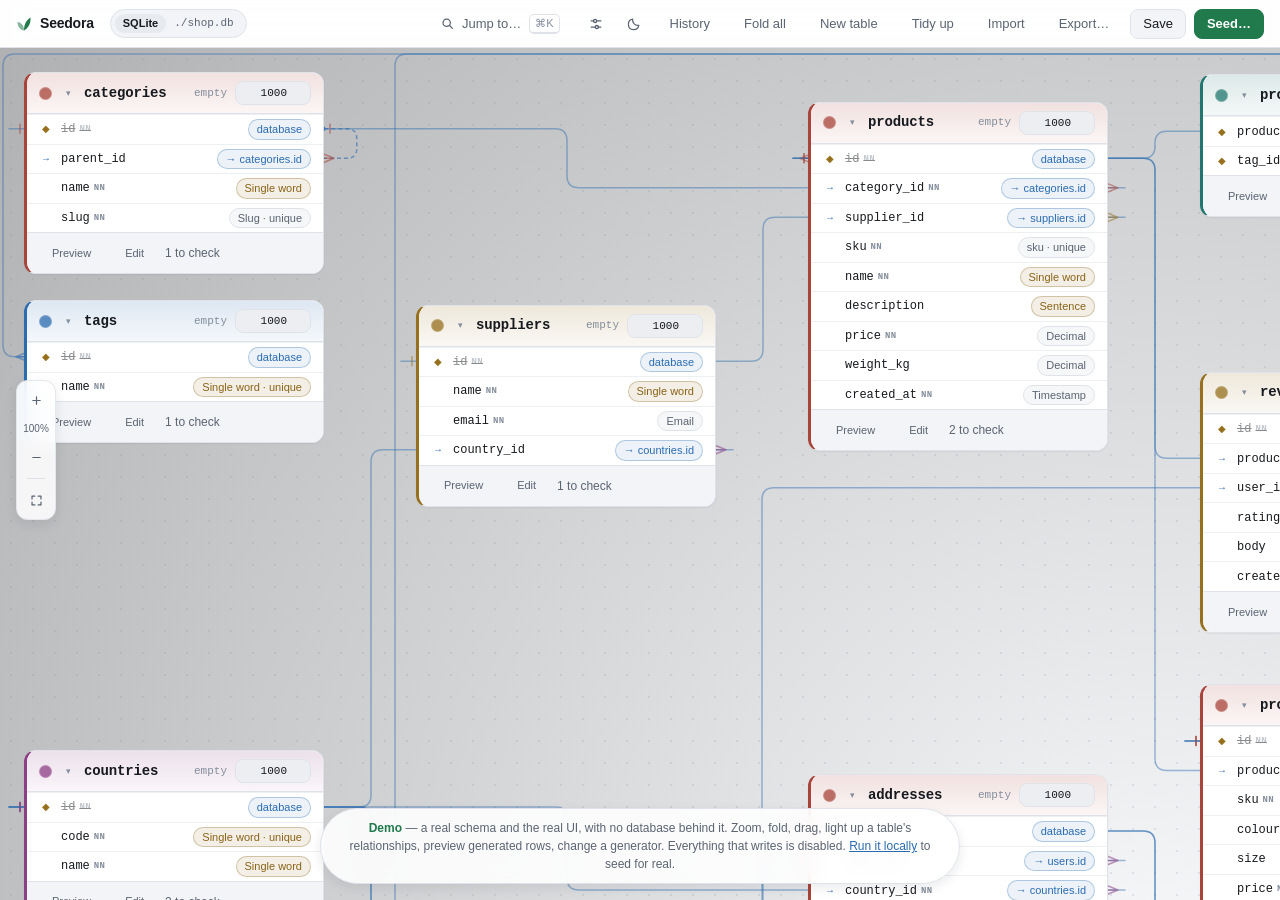
==== docs/index.html @ 04635846 "feat: MySQL/MariaDB driver, --migrations, v0.3.0" ====
<!doctype html>
<html lang="en">
<head>
<meta charset="utf-8">
<meta name="viewport" content="width=device-width, initial-scale=1">
<title>Seedora</title>
<link rel="stylesheet" href="app.css">
</head>
<body>

<header class="bar">
  <div class="brand">
    <svg width="16" height="16" viewBox="0 0 16 16" fill="none" aria-hidden="true">
      <path d="M8 14.5C8 9 5 6.5 1.5 6 1.5 11 4.5 14 8 14.5Z" fill="currentColor" opacity=".55"/>
      <path d="M8 14.5C8 8 10.5 4 14.5 1.5c.5 6-2.5 11-6.5 13Z" fill="currentColor"/>
    </svg>
    <span>Seedora</span>
  </div>

  <div class="target" id="target" hidden>
    <span class="engine" id="target-engine"></span>
    <span class="dsn" id="target-dsn"></span>
  </div>

  <div class="spacer"></div>

  <div class="actions">
    <button id="btn-palette" class="btn btn-quiet" title="Jump to a table or column">
      <svg width="13" height="13" viewBox="0 0 16 16" fill="none" aria-hidden="true">
        <circle cx="7" cy="7" r="4.5" stroke="currentColor" stroke-width="1.5"/>
        <path d="M10.5 10.5 14 14" stroke="currentColor" stroke-width="1.5" stroke-linecap="round"/>
      </svg>
      <span class="hide-narrow">Jump to…</span>
      <kbd class="hide-narrow">⌘K</kbd>
    </button>

    <button id="btn-settings" class="btn btn-icon" title="Settings" aria-label="Settings">
      <!-- Sliders, not a gear. A cog's teeth turn to mush at 14px, and these
           settings are adjustments to how the diagram looks rather than
           machinery. -->
      <svg width="14" height="14" viewBox="0 0 16 16" fill="none" aria-hidden="true">
        <path d="M2.5 4.5h3M8.5 4.5h5M2.5 11.5h5M10.5 11.5h3"
              stroke="currentColor" stroke-width="1.5" stroke-linecap="round"/>
        <circle cx="7" cy="4.5" r="1.8" stroke="currentColor" stroke-width="1.5"/>
        <circle cx="9" cy="11.5" r="1.8" stroke="currentColor" stroke-width="1.5"/>
      </svg>
    </button>

    <button id="btn-theme" class="btn btn-icon" title="Switch between light and dark" aria-label="Switch theme">
      <svg width="14" height="14" viewBox="0 0 16 16" fill="none" aria-hidden="true">
        <path d="M13.5 9.5A6 6 0 0 1 6.5 2.5a6 6 0 1 0 7 7Z"
              stroke="currentColor" stroke-width="1.4" stroke-linejoin="round"/>
      </svg>
    </button>

    <button id="btn-history" class="btn btn-quiet hide-narrow"
            title="How this schema got like this">History</button>
    <button id="btn-fold-all" class="btn btn-quiet hide-narrow"
            title="Fold every table down to its header (c)">Fold all</button>
    <button id="btn-new-table" class="btn btn-quiet hide-narrow"
            title="Sketch a new table to seed against">New table</button>
    <button id="btn-changes" class="btn btn-quiet" hidden
            title="Review the SQL these edits would run"></button>

    <button id="btn-reset-layout" class="btn btn-quiet hide-narrow"
            title="Lay the diagram out again from the foreign keys">Tidy up</button>
    <button id="btn-import" class="btn btn-quiet hide-narrow"
            title="Load a seedora.yaml into this session">Import</button>
    <button id="btn-export" class="btn btn-quiet hide-narrow"
            title="Download the mapping, the schema, or the diagram">Export…</button>
    <button id="btn-save" class="btn" title="Write the mapping to disk">Save</button>
    <button id="btn-seed" class="btn btn-primary" title="Choose row counts, then seed">Seed…</button>
  </div>
</header>

<!-- The seed dialog owns these; they live here only so the run path has one
     place to read from. Two visible controls for one setting is one too many. -->
<input id="run-seed" type="hidden">
<input id="run-truncate" type="checkbox" hidden>

<div id="problems" class="problems" hidden></div>

<main id="main">
  <section id="connect" class="connect" hidden>
    <div class="panel">
      <h1>Connect a database</h1>
      <p class="lede">Seedora reads the schema and proposes a generator for every column. Nothing is written until you press Seed.</p>

      <div id="recent" class="recent" hidden>
        <div class="eyebrow">Recent</div>
        <ul id="recent-list" class="recent-list"></ul>
      </div>

      <div class="stack">
        <div class="field">
          <label class="field-label" for="dsn">Connection string</label>
          <input id="dsn" type="text" spellcheck="false" autocomplete="off"
                 placeholder="postgres://user:pass@localhost:5432/myapp_dev">
          <p class="field-hint">A plain path works too, for SQLite — <code>./dev.db</code></p>
        </div>

        <label class="check">
          <input id="remember" type="checkbox" checked>
          <span>Remember this connection</span>
        </label>
        <label class="check">
          <input id="keep-password" type="checkbox">
          <span>Store the password as well</span>
        </label>

        <p class="field-hint">
          Remembered connections live in your user config directory, readable only by you —
          never in <code>seedora.yaml</code>, which is the file you commit. Leave the password
          unstored and Seedora asks for it each time.
        </p>

        <button id="btn-connect" class="btn btn-primary btn-wide">Connect</button>
        <div id="connect-error" class="alert danger" hidden></div>
      </div>
    </div>
  </section>

  <section id="board" class="board" hidden>
    <!-- The zoom rail is docked to the canvas rather than sitting in the top
         bar: it belongs to the thing it scales, and at twenty tables it is
         reached often enough to want to be near the diagram. -->
    <div class="zoom-rail" role="toolbar" aria-label="Zoom">
      <button id="btn-zoom-in" class="btn btn-icon" title="Zoom in (+)" aria-label="Zoom in">
        <svg width="13" height="13" viewBox="0 0 16 16" fill="none" aria-hidden="true">
          <path d="M8 3.5v9M3.5 8h9" stroke="currentColor" stroke-width="1.5" stroke-linecap="round"/>
        </svg>
      </button>
      <button id="zoom-level" class="zoom-level" title="Back to 100% (0)"
              aria-label="Zoom level, click for 100%">100%</button>
      <button id="btn-zoom-out" class="btn btn-icon" title="Zoom out (-)" aria-label="Zoom out">
        <svg width="13" height="13" viewBox="0 0 16 16" fill="none" aria-hidden="true">
          <path d="M3.5 8h9" stroke="currentColor" stroke-width="1.5" stroke-linecap="round"/>
        </svg>
      </button>

      <div class="zoom-rule"></div>

      <button id="btn-zoom-fit" class="btn btn-icon" title="Fit the whole diagram (f)"
              aria-label="Fit the whole diagram">
        <svg width="13" height="13" viewBox="0 0 16 16" fill="none" aria-hidden="true">
          <path d="M2.5 6V2.5H6M10 2.5h3.5V6M13.5 10v3.5H10M6 13.5H2.5V10"
                stroke="currentColor" stroke-width="1.5" stroke-linecap="round" stroke-linejoin="round"/>
        </svg>
      </button>
    </div>

    <div id="diagram" class="diagram">
      <svg id="edges" class="edges"></svg>
      <div id="tables" class="tables"></div>
    </div>
  </section>
</main>

<aside id="inspector" class="inspector" hidden aria-label="Column settings">
  <div class="inspector-head">
    <div style="min-width:0; flex:1">
      <div class="eyebrow" id="insp-table"></div>
      <h2 id="insp-column"></h2>
      <div class="inspector-type" id="insp-tags"></div>
    </div>
    <button id="insp-close" class="btn btn-icon" aria-label="Close">
      <svg width="13" height="13" viewBox="0 0 16 16" fill="none" aria-hidden="true">
        <path d="m4 4 8 8M12 4l-8 8" stroke="currentColor" stroke-width="1.5" stroke-linecap="round"/>
      </svg>
    </button>
  </div>

  <div class="inspector-body">
    <div class="note" id="insp-why" hidden></div>

    <div class="picker">
      <div class="field-label">Generator</div>
      <div class="picker-search">
        <svg width="13" height="13" viewBox="0 0 16 16" fill="none" aria-hidden="true">
          <circle cx="7" cy="7" r="4.5" stroke="currentColor" stroke-width="1.5"/>
          <path d="M10.5 10.5 14 14" stroke="currentColor" stroke-width="1.5" stroke-linecap="round"/>
        </svg>
        <input id="gen-filter" type="search" placeholder="Search generators…" autocomplete="off">
      </div>
      <div id="gen-list" class="picker-list" role="listbox" aria-label="Generator" tabindex="-1"></div>
    </div>

    <div id="opts" class="opts"></div>

    <div class="switches">
      <label class="check">
        <input id="opt-unique" type="checkbox">
        <span>Unique across the table</span>
      </label>

      <div class="field" id="null-field">
        <span class="field-label">Null rate</span>
        <div class="slider-row">
          <input id="opt-null" type="range" min="0" max="100" step="1">
          <span class="slider-value" id="null-value">0%</span>
        </div>
      </div>

      <label class="check">
        <input id="opt-skip" type="checkbox">
        <span>Skip — let the database fill it</span>
      </label>
    </div>
  </div>
</aside>

<section id="preview" class="preview" hidden aria-label="Preview">
  <div class="preview-head">
    <h2>Preview <span class="mono muted" id="preview-title"></span></h2>
    <div class="spacer"></div>
    <span class="field-hint" id="preview-note"></span>
    <button id="preview-refresh" class="btn btn-quiet">Regenerate</button>
    <button id="preview-close" class="btn btn-icon" aria-label="Close">
      <svg width="13" height="13" viewBox="0 0 16 16" fill="none" aria-hidden="true">
        <path d="m4 4 8 8M12 4l-8 8" stroke="currentColor" stroke-width="1.5" stroke-linecap="round"/>
      </svg>
    </button>
  </div>
  <div class="preview-scroll"><table id="preview-table" class="data-table"></table></div>
</section>

<dialog id="seed-dialog" aria-label="Seed">
  <form method="dialog" class="dialog-form">
    <div class="dialog-head">
      <h2>Seed</h2>
      <button class="btn btn-icon" value="cancel" aria-label="Close">
        <svg width="13" height="13" viewBox="0 0 16 16" fill="none" aria-hidden="true">
          <path d="m4 4 8 8M12 4l-8 8" stroke="currentColor" stroke-width="1.5" stroke-linecap="round"/>
        </svg>
      </button>
    </div>

    <p class="dialog-note" id="seed-intro"></p>

    <div class="seed-scroll">
      <table class="seed-table">
        <thead>
          <tr>
            <th class="tick"><input id="seed-all" type="checkbox" checked aria-label="Include every table"></th>
            <th>Table</th>
            <th class="num">Already there</th>
            <th class="num">Rows to add</th>
          </tr>
        </thead>
        <tbody id="seed-rows"></tbody>
      </table>
    </div>

    <div class="seed-controls">
      <label class="inline-field">
        <span>Set every table to</span>
        <input id="seed-bulk" type="number" min="0" placeholder="1000">
      </label>
      <button type="button" id="seed-bulk-apply" class="btn">Apply</button>
      <div class="spacer"></div>
      <strong class="seed-total" id="seed-total"></strong>
    </div>

    <div id="seed-warning" class="alert" hidden></div>

    <div class="switches">
      <label class="check">
        <input id="seed-truncate" type="checkbox">
        <span id="seed-truncate-label">Truncate the selected tables first</span>
      </label>
      <label class="inline-field">
        <span>Seed value</span>
        <input id="seed-value" type="number" min="0" placeholder="random" style="width:120px">
        <span class="field-hint">Fix it to reproduce this run exactly.</span>
      </label>
    </div>

    <div class="dialog-foot">
      <button value="cancel" class="btn btn-quiet">Cancel</button>
      <button type="button" id="seed-dry" class="btn">Dry run</button>
      <button type="button" id="seed-go" class="btn btn-primary">Seed</button>
    </div>
  </form>
</dialog>

<dialog id="import-dialog" aria-label="Import a mapping">
  <form method="dialog" class="dialog-form">
    <div class="dialog-head">
      <h2>Import</h2>
      <button class="btn btn-icon" value="cancel" aria-label="Close">
        <svg width="13" height="13" viewBox="0 0 16 16" fill="none" aria-hidden="true">
          <path d="m4 4 8 8M12 4l-8 8" stroke="currentColor" stroke-width="1.5" stroke-linecap="round"/>
        </svg>
      </button>
    </div>

    <p class="dialog-note">
      A <code>seedora.yaml</code> is merged against the schema you are connected to: choices for
      columns that still exist are kept, new columns get a proposal, and columns the database no
      longer has are dropped. A <code>.sql</code> file is read as a schema instead — its tables
      become drafts, and you see the SQL before anything is created.
    </p>

    <div id="drop" class="drop">
      <span>Drop a <code>seedora.yaml</code> or a <code>.sql</code> schema here</span>
      <input id="import-file" type="file" accept=".yaml,.yml,.sql,text/yaml,application/sql" hidden>
      <button type="button" id="btn-browse" class="btn">Choose a file…</button>
    </div>

    <textarea id="import-text" spellcheck="false" rows="10"
              placeholder="version: 1&#10;tables:&#10;  users:&#10;    rows: 10000&#10;    columns:&#10;      email: {generator: email, unique: true}"></textarea>

    <label class="check">
      <input id="import-replace" type="checkbox">
      <span>Replace instead of merging — use the file exactly as written</span>
    </label>

    <div id="import-error" class="alert danger" hidden></div>

    <div class="dialog-foot">
      <button value="cancel" class="btn btn-quiet">Cancel</button>
      <button type="button" id="btn-do-import" class="btn btn-primary">Import</button>
    </div>
  </form>
</dialog>

<!-- Schema changes are shown as SQL before they run. The tool edits a database
     someone is working in, and "trust me" is not an acceptable preview. -->
<dialog id="schema-dialog" aria-label="Apply schema changes">
  <form method="dialog" class="dialog-form">
    <div class="dialog-head">
      <h2>Apply schema changes</h2>
      <button class="btn btn-icon" value="cancel" aria-label="Close">
        <svg width="13" height="13" viewBox="0 0 16 16" fill="none" aria-hidden="true">
          <path d="m4 4 8 8M12 4l-8 8" stroke="currentColor" stroke-width="1.5" stroke-linecap="round"/>
        </svg>
      </button>
    </div>

    <p class="dialog-note" id="schema-note"></p>
    <div id="schema-error" class="alert danger" hidden></div>
    <pre id="schema-sql" class="sql"></pre>

    <div class="dialog-foot">
      <button value="cancel" class="btn btn-quiet">Cancel</button>
      <button type="button" id="schema-apply" class="btn btn-primary">Apply</button>
    </div>
  </form>
</dialog>

<!-- A database keeps no record of the DDL that shaped it. What this shows is
     whatever a migration tool wrote into its own bookkeeping table, plus the
     changes Seedora applied itself — which no migration tool knows about. -->
<dialog id="history-dialog" aria-label="Schema history">
  <form method="dialog" class="dialog-form">
    <div class="dialog-head">
      <h2>Schema history</h2>
      <button class="btn btn-icon" value="cancel" aria-label="Close">
        <svg width="13" height="13" viewBox="0 0 16 16" fill="none" aria-hidden="true">
          <path d="m4 4 8 8M12 4l-8 8" stroke="currentColor" stroke-width="1.5" stroke-linecap="round"/>
        </svg>
      </button>
    </div>

    <p class="dialog-note" id="history-note"></p>
    <div id="history-error" class="alert danger" hidden></div>
    <div id="history-list" class="history"></div>

    <div class="dialog-foot">
      <button value="cancel" class="btn btn-primary">Done</button>
    </div>
  </form>
</dialog>

<dialog id="settings-dialog" aria-label="Settings">
  <form method="dialog" class="dialog-form">
    <div class="dialog-head">
      <h2>Settings</h2>
      <button class="btn btn-icon" value="cancel" aria-label="Close">
        <svg width="13" height="13" viewBox="0 0 16 16" fill="none" aria-hidden="true">
          <path d="m4 4 8 8M12 4l-8 8" stroke="currentColor" stroke-width="1.5" stroke-linecap="round"/>
        </svg>
      </button>
    </div>

    <p class="dialog-note">
      These are display choices. They live in this browser and change nothing about
      what a run writes.
    </p>

    <div class="field">
      <span class="field-label">Relationship notation</span>
      <div id="notation-choice" class="choice" role="radiogroup" aria-label="Relationship notation"></div>
      <p class="field-hint" id="notation-hint"></p>
    </div>

    <div class="field">
      <span class="field-label">Data flow animation</span>
      <div id="flow-choice" class="choice" role="radiogroup" aria-label="Data flow animation"></div>
      <p class="field-hint" id="flow-hint"></p>
    </div>

    <div class="dialog-foot">
      <button value="cancel" class="btn btn-primary">Done</button>
    </div>
  </form>
</dialog>

<dialog id="palette-dialog" aria-label="Jump to">
  <div class="palette-search">
    <svg width="15" height="15" viewBox="0 0 16 16" fill="none" aria-hidden="true">
      <circle cx="7" cy="7" r="4.5" stroke="currentColor" stroke-width="1.5"/>
      <path d="M10.5 10.5 14 14" stroke="currentColor" stroke-width="1.5" stroke-linecap="round"/>
    </svg>
    <input id="palette-input" type="text" placeholder="Jump to a table or column…" autocomplete="off" spellcheck="false">
  </div>
  <div id="palette-list" class="palette-list" role="listbox" aria-label="Results"></div>
  <div class="palette-foot">
    <span><kbd>↑</kbd><kbd>↓</kbd> navigate</span>
    <span><kbd>↵</kbd> open</span>
    <span><kbd>esc</kbd> close</span>
  </div>
</dialog>

<!-- One dialog stands in for confirm() and prompt(). Those block the event loop,
     cannot be styled, and are throttled or suppressed by some browsers — which
     would silently turn a destructive confirmation into no confirmation. -->
<dialog id="ask-dialog" aria-labelledby="ask-title">
  <form method="dialog" class="dialog-form">
    <div class="dialog-head">
      <h2 id="ask-title"></h2>
    </div>
    <p class="dialog-note" id="ask-body"></p>
    <div id="ask-alert" class="alert danger" hidden></div>
    <div class="field" id="ask-field" hidden>
      <label class="field-label" for="ask-input" id="ask-label"></label>
      <input id="ask-input" type="password" autocomplete="current-password">
    </div>
    <div class="dialog-foot">
      <button value="cancel" class="btn btn-quiet" id="ask-cancel">Cancel</button>
      <button type="button" class="btn btn-primary" id="ask-ok">Continue</button>
    </div>
  </form>
</dialog>

<!-- The application's own context menu. The browser's has nothing useful to
     offer over a canvas of cards, and the actions people reach for here —
     preview, fold, drop — are all a right-click away in every tool that draws
     diagrams. -->
<div id="ctx-menu" class="ctx-menu" hidden role="menu" aria-label="Actions"></div>

<div id="hue-menu" class="hue-menu" popover="auto">
  <div id="hue-grid" class="hue-grid" role="radiogroup" aria-label="Table colour"></div>
</div>

<div id="toast" class="toast" hidden><span class="dot"></span><span id="toast-text"></span></div>
<div id="busy" class="busy" hidden><div class="spinner"></div><span id="busy-text"></span></div>

<script src="demo.js"></script>
<script src="app.js"></script>
</body>
</html>
---- docs/app.css ----
/* Seedora — mapping editor.

   The page is a schema diagram. One card per table, one row per column, and the
   generator that will fill it shown inline. Everything else is chrome and gets
   out of the way.

   Three rules hold the design together:

   1. Identifiers are monospace, prose is not. A column name is a thing you type
      into code; it should look like it.
   2. Colour carries one meaning each. Amber means "a guess, check me". Blue
      means structure the database imposed. Green means the thing that writes.
      Nothing is coloured for decoration.
   3. Density over comfort. This is a tool kept open beside an editor, not a
      landing page. Rows are tight, but never tighter than the hit target they
      need. */

/* ==========================================================================
   Tokens
   ========================================================================== */

:root {
  /* Spacing — a 4px scale. Every gap, pad, and margin comes from here, which is
     what makes unrelated parts of the page feel like one thing. */
  --s1: 0.25rem;
  --s2: 0.5rem;
  --s3: 0.75rem;
  --s4: 1rem;
  --s5: 1.5rem;
  --s6: 2rem;

  /* Type — 13px base. A developer tool is scanned for names at a glance, so
     density earns more than comfort does. */
  --text-xs: 0.6875rem;
  --text-sm: 0.75rem;
  --text-base: 0.8125rem;
  --text-md: 0.875rem;
  --text-lg: 1.0625rem;
  --text-xl: 1.375rem;

  --font-ui: ui-sans-serif, -apple-system, BlinkMacSystemFont, "Segoe UI",
    Roboto, "Helvetica Neue", sans-serif;
  --font-mono: ui-monospace, SFMono-Regular, "SF Mono", Menlo, Consolas,
    "Liberation Mono", monospace;

  --radius-sm: 5px;
  --radius: 8px;
  --radius-lg: 12px;
  --radius-full: 999px;

  /* Motion — fast enough to read as a response, not an animation. Past about
     200ms on a tool it reads as lag. */
  --ease: cubic-bezier(0.2, 0, 0, 1);
  /* Two more curves for the motion that carries weight. --ease-out settles
     rather than stopping, which is what makes a panel feel attached to
     something; --ease-spring overshoots by a hair, which is what makes a
     control feel pressed rather than repainted. */
  --ease-out: cubic-bezier(0.16, 1, 0.3, 1);
  --ease-spring: cubic-bezier(0.34, 1.4, 0.64, 1);
  /* Motion is timed the way things move: short for a state change nobody is
     watching, long enough to be followed for anything that travels across the
     screen. The old values were correct and lifeless — 90ms reads as a repaint,
     not as a movement. */
  --fast: 140ms;
  --normal: 240ms;
  --slow: 480ms;
  --travel: 620ms;
}

/* Dark is the default: this sits next to an editor, and most of those are dark.
   Light is fully supported, not an afterthought. */
:root,
:root[data-theme="dark"] {
  color-scheme: dark;

  --bg: #0d0f12;
  --bg-sunken: #090a0c;
  --surface: #15181d;
  --surface-2: #1c2027;
  --surface-3: #242931;

  --border: #262b33;
  --border-strong: #333a45;

  --fg: #e8eaee;
  --fg-muted: #9aa3b0;
  --fg-subtle: #6b7480;

  --accent: #3fa06a;
  --accent-hover: #4bb87a;
  --accent-fg: #ffffff;
  --accent-soft: rgba(63, 160, 106, 0.14);
  --accent-line: rgba(63, 160, 106, 0.4);

  --warn: #d1a038;
  --warn-soft: rgba(209, 160, 56, 0.13);
  --warn-line: rgba(209, 160, 56, 0.42);

  --danger: #d2564c;
  --danger-soft: rgba(210, 86, 76, 0.13);
  --danger-line: rgba(210, 86, 76, 0.42);

  --key: #d3a34a;
  --link: #5b9bd8;
  --link-soft: rgba(91, 155, 216, 0.13);
  --link-line: rgba(91, 155, 216, 0.42);

  --shadow-1: 0 1px 2px rgba(0, 0, 0, 0.4);
  --shadow-2: 0 4px 12px rgba(0, 0, 0, 0.45);
  --shadow-3: 0 16px 48px rgba(0, 0, 0, 0.6);

  --scrim: rgba(6, 8, 10, 0.72);

  /* Table hues. Eight, because past that they stop being tellable apart at the
     size a card header is drawn. Each is a line colour and a wash; the wash is
     what tints the header without swallowing the text. */
  --h0: #5b9bd8; --h0-soft: rgba(91, 155, 216, 0.16);
  --h1: #3fa06a; --h1-soft: rgba(63, 160, 106, 0.16);
  --h2: #c8863c; --h2-soft: rgba(200, 134, 60, 0.16);
  --h3: #b96ab0; --h3-soft: rgba(185, 106, 176, 0.16);
  --h4: #4fa8a0; --h4-soft: rgba(79, 168, 160, 0.16);
  --h5: #cf6a5e; --h5-soft: rgba(207, 106, 94, 0.16);
  --h6: #8b8fd6; --h6-soft: rgba(139, 143, 214, 0.16);
  --h7: #9aa62f; --h7-soft: rgba(154, 166, 47, 0.16);
}

:root[data-theme="light"] {
  color-scheme: light;

  --bg: #f6f7f9;
  --bg-sunken: #eceef2;
  --surface: #ffffff;
  --surface-2: #f2f4f7;
  --surface-3: #e7eaef;

  --border: #dfe3e9;
  --border-strong: #c3cad4;

  --fg: #16191e;
  --fg-muted: #5b6472;
  --fg-subtle: #838d9b;

  --accent: #217a4b;
  --accent-hover: #1b6740;
  --accent-fg: #ffffff;
  --accent-soft: rgba(33, 122, 75, 0.1);
  --accent-line: rgba(33, 122, 75, 0.32);

  --warn: #8a6316;
  --warn-soft: rgba(138, 99, 22, 0.1);
  --warn-line: rgba(138, 99, 22, 0.32);

  --danger: #b23a30;
  --danger-soft: rgba(178, 58, 48, 0.09);
  --danger-line: rgba(178, 58, 48, 0.32);

  --key: #96701d;
  --link: #2b6cb0;
  --link-soft: rgba(43, 108, 176, 0.09);
  --link-line: rgba(43, 108, 176, 0.32);

  --shadow-1: 0 1px 2px rgba(16, 24, 40, 0.06);
  --shadow-2: 0 4px 12px rgba(16, 24, 40, 0.09);
  --shadow-3: 0 16px 48px rgba(16, 24, 40, 0.16);

  --scrim: rgba(30, 36, 44, 0.4);

  --h0: #2b6cb0; --h0-soft: rgba(43, 108, 176, 0.11);
  --h1: #217a4b; --h1-soft: rgba(33, 122, 75, 0.11);
  --h2: #96701d; --h2-soft: rgba(150, 112, 29, 0.12);
  --h3: #8c3f85; --h3-soft: rgba(140, 63, 133, 0.11);
  --h4: #21776f; --h4-soft: rgba(33, 119, 111, 0.11);
  --h5: #a8443a; --h5-soft: rgba(168, 68, 58, 0.1);
  --h6: #5a5fae; --h6-soft: rgba(90, 95, 174, 0.11);
  --h7: #6b7413; --h7-soft: rgba(107, 116, 19, 0.12);
}

/* The system preference, for anyone who has not used the toggle. */
@media (prefers-color-scheme: light) {
  :root:not([data-theme]) {
    color-scheme: light;
    --bg: #f6f7f9;
    --bg-sunken: #eceef2;
    --surface: #ffffff;
    --surface-2: #f2f4f7;
    --surface-3: #e7eaef;
    --border: #dfe3e9;
    --border-strong: #c3cad4;
    --fg: #16191e;
    --fg-muted: #5b6472;
    --fg-subtle: #838d9b;
    --accent: #217a4b;
    --accent-hover: #1b6740;
    --accent-soft: rgba(33, 122, 75, 0.1);
    --accent-line: rgba(33, 122, 75, 0.32);
    --warn: #8a6316;
    --warn-soft: rgba(138, 99, 22, 0.1);
    --warn-line: rgba(138, 99, 22, 0.32);
    --danger: #b23a30;
    --danger-soft: rgba(178, 58, 48, 0.09);
    --danger-line: rgba(178, 58, 48, 0.32);
    --key: #96701d;
    --link: #2b6cb0;
    --link-soft: rgba(43, 108, 176, 0.09);
    --link-line: rgba(43, 108, 176, 0.32);
    --shadow-1: 0 1px 2px rgba(16, 24, 40, 0.06);
    --shadow-2: 0 4px 12px rgba(16, 24, 40, 0.09);
    --shadow-3: 0 16px 48px rgba(16, 24, 40, 0.16);
    --scrim: rgba(30, 36, 44, 0.4);
    --h0: #2b6cb0; --h0-soft: rgba(43, 108, 176, 0.11);
    --h1: #217a4b; --h1-soft: rgba(33, 122, 75, 0.11);
    --h2: #96701d; --h2-soft: rgba(150, 112, 29, 0.12);
    --h3: #8c3f85; --h3-soft: rgba(140, 63, 133, 0.11);
    --h4: #21776f; --h4-soft: rgba(33, 119, 111, 0.11);
    --h5: #a8443a; --h5-soft: rgba(168, 68, 58, 0.1);
    --h6: #5a5fae; --h6-soft: rgba(90, 95, 174, 0.11);
    --h7: #6b7413; --h7-soft: rgba(107, 116, 19, 0.12);
  }
}

/* ==========================================================================
   Base
   ========================================================================== */

*,
*::before,
*::after { box-sizing: border-box; }

/* `hidden` works by setting `display: none` in the user-agent stylesheet, which
   any class selector setting `display` overrides — and most panels here set one.
   Without this the connect screen, inspector, and overlays stack on top of each
   other whatever the JavaScript says. */
[hidden] { display: none !important; }

html { height: 100%; -webkit-text-size-adjust: 100%; }

body {
  margin: 0;
  min-height: 100%;
  background: var(--bg);
  color: var(--fg);
  font-family: var(--font-ui);
  font-size: var(--text-base);
  line-height: 1.5;
  -webkit-font-smoothing: antialiased;
}

button, input, select, textarea { font: inherit; color: inherit; }

h1, h2, h3 { margin: 0; font-weight: 600; letter-spacing: -0.011em; }

code {
  font-family: var(--font-mono);
  font-size: 0.92em;
  background: var(--surface-2);
  border: 1px solid var(--border);
  padding: 0.1em 0.35em;
  border-radius: var(--radius-sm);
}

.spacer { flex: 1; }
.mono { font-family: var(--font-mono); }
.muted { color: var(--fg-muted); }

/* One focus treatment everywhere. Keyboard users get a ring, pointer users do
   not — which is exactly what :focus-visible is for. */
:focus { outline: none; }
:focus-visible {
  outline: 2px solid var(--accent);
  outline-offset: 2px;
  border-radius: var(--radius-sm);
}

* { scrollbar-width: thin; scrollbar-color: var(--border-strong) transparent; }
*::-webkit-scrollbar { width: 10px; height: 10px; }
*::-webkit-scrollbar-track { background: transparent; }
*::-webkit-scrollbar-thumb {
  background: var(--border-strong);
  border: 3px solid transparent;
  background-clip: content-box;
  border-radius: var(--radius-full);
}

/* Someone who has asked the system for less motion gets none of ours. */
@media (prefers-reduced-motion: reduce) {
  *, *::before, *::after {
    animation-duration: 0.01ms !important;
    animation-iteration-count: 1 !important;
    transition-duration: 0.01ms !important;
  }
}

/* ==========================================================================
   Buttons
   ========================================================================== */

.btn {
  display: inline-flex;
  align-items: center;
  justify-content: center;
  gap: var(--s2);
  height: 30px;
  padding: 0 var(--s3);
  border: 1px solid var(--border);
  border-radius: var(--radius);
  background: var(--surface-2);
  color: var(--fg);
  font-size: var(--text-base);
  font-weight: 500;
  white-space: nowrap;
  cursor: pointer;
  transition: background var(--fast) var(--ease),
    border-color var(--fast) var(--ease), transform var(--fast) var(--ease);
}
.btn:hover { background: var(--surface-3); border-color: var(--border-strong); }
.btn:active { transform: translateY(0.5px); }
.btn:disabled {
  opacity: 0.45;
  cursor: not-allowed;
  transform: none;
  background: var(--surface-2);
  border-color: var(--border);
}

.btn-primary {
  background: var(--accent);
  border-color: var(--accent);
  color: var(--accent-fg);
  font-weight: 600;
}
.btn-primary:hover { background: var(--accent-hover); border-color: var(--accent-hover); }
.btn-primary:disabled { background: var(--accent); border-color: var(--accent); }

.btn-quiet { background: transparent; border-color: transparent; color: var(--fg-muted); }
.btn-quiet:hover { background: var(--surface-2); border-color: var(--border); color: var(--fg); }

.btn-icon {
  width: 30px;
  padding: 0;
  background: transparent;
  border-color: transparent;
  color: var(--fg-muted);
}
.btn-icon:hover { background: var(--surface-2); border-color: var(--border); color: var(--fg); }

.btn-wide { width: 100%; height: 34px; }

kbd {
  font-family: var(--font-ui);
  font-size: var(--text-xs);
  line-height: 1;
  padding: 3px 5px;
  border: 1px solid var(--border);
  border-bottom-width: 2px;
  border-radius: var(--radius-sm);
  background: var(--surface);
  color: var(--fg-subtle);
  white-space: nowrap;
}

/* ==========================================================================
   Form controls
   ========================================================================== */

input[type="text"],
input[type="number"],
input[type="search"],
input[type="password"],
textarea {
  width: 100%;
  height: 30px;
  padding: 0 var(--s3);
  border: 1px solid var(--border);
  border-radius: var(--radius);
  background: var(--bg-sunken);
  color: var(--fg);
  font-size: var(--text-base);
  transition: border-color var(--fast) var(--ease), box-shadow var(--fast) var(--ease);
}
textarea {
  height: auto;
  padding: var(--s3);
  font-family: var(--font-mono);
  font-size: var(--text-sm);
  line-height: 1.6;
  resize: vertical;
}
input:hover:not(:disabled), textarea:hover { border-color: var(--border-strong); }
input:focus, textarea:focus {
  outline: none;
  border-color: var(--accent);
  box-shadow: 0 0 0 3px var(--accent-soft);
}
input::placeholder, textarea::placeholder { color: var(--fg-subtle); }
input[type="number"] { font-family: var(--font-mono); text-align: right; }

/* The native checkbox, tinted. Rebuilding it would cost keyboard behaviour and
   gain nothing but a shape. */
input[type="checkbox"] {
  width: 15px;
  height: 15px;
  accent-color: var(--accent);
  cursor: pointer;
  flex: none;
}
input[type="range"] {
  accent-color: var(--accent);
  height: auto;
  padding: 0;
  background: none;
  border: 0;
}

.field { display: grid; gap: var(--s2); }
.field-label {
  font-size: var(--text-xs);
  font-weight: 600;
  letter-spacing: 0.04em;
  text-transform: uppercase;
  color: var(--fg-subtle);
}
.field-hint { font-size: var(--text-sm); color: var(--fg-muted); }
.field-row { display: grid; grid-template-columns: 1fr 1fr; gap: var(--s3); }

.check {
  display: flex;
  align-items: center;
  gap: var(--s2);
  font-size: var(--text-base);
  cursor: pointer;
}
.check input:disabled { cursor: not-allowed; }
.check input:disabled + span { opacity: 0.45; }

/* ==========================================================================
   App shell
   ========================================================================== */

.bar {
  position: sticky;
  top: 0;
  z-index: 30;
  display: flex;
  align-items: center;
  gap: var(--s4);
  height: 48px;
  padding: 0 var(--s4);
  background: color-mix(in srgb, var(--surface) 88%, transparent);
  backdrop-filter: saturate(1.6) blur(12px);
  border-bottom: 1px solid var(--border);
}

.brand {
  display: flex;
  align-items: center;
  gap: var(--s2);
  font-size: var(--text-md);
  font-weight: 650;
  letter-spacing: -0.015em;
  flex: none;
}
.brand svg { display: block; color: var(--accent); }

.target {
  display: flex;
  align-items: center;
  gap: var(--s2);
  min-width: 0;
  padding: var(--s1) var(--s3) var(--s1) var(--s1);
  border: 1px solid var(--border);
  border-radius: var(--radius-full);
  background: var(--surface-2);
  font-size: var(--text-sm);
  color: var(--fg-muted);
}
.target .engine {
  flex: none;
  padding: 1px var(--s2);
  border-radius: var(--radius-full);
  background: var(--surface-3);
  font-size: var(--text-xs);
  font-weight: 600;
  color: var(--fg);
}
.target .dsn {
  font-family: var(--font-mono);
  font-size: var(--text-xs);
  overflow: hidden;
  text-overflow: ellipsis;
  white-space: nowrap;
}

.actions { display: flex; align-items: center; gap: var(--s2); }

.problems {
  display: grid;
  gap: var(--s1);
  padding: var(--s3) var(--s4);
  background: var(--danger-soft);
  border-bottom: 1px solid var(--danger-line);
  color: var(--danger);
  font-size: var(--text-sm);
  max-height: 24vh;
  overflow: auto;
}
.problems div { font-family: var(--font-mono); font-size: var(--text-xs); }

/* ==========================================================================
   Connect screen
   ========================================================================== */

.connect {
  display: grid;
  place-items: center;
  min-height: calc(100vh - 48px);
  padding: var(--s6) var(--s4);
}

.panel {
  width: min(520px, 100%);
  background: var(--surface);
  border: 1px solid var(--border);
  border-radius: var(--radius-lg);
  box-shadow: var(--shadow-2);
  padding: var(--s6);
}
.panel > h1 { font-size: var(--text-xl); margin-bottom: var(--s2); }
.panel > .lede { color: var(--fg-muted); margin: 0 0 var(--s5); }

.stack { display: grid; gap: var(--s3); }

.recent { display: grid; gap: var(--s2); margin-bottom: var(--s5); }
.recent-list { list-style: none; margin: 0; padding: 0; display: grid; gap: var(--s1); }
.recent-list li { display: flex; align-items: center; gap: var(--s1); }

.recent-item {
  flex: 1;
  min-width: 0;
  display: grid;
  gap: 1px;
  text-align: left;
  padding: var(--s2) var(--s3);
  border: 1px solid var(--border);
  border-radius: var(--radius);
  background: var(--surface-2);
  cursor: pointer;
  transition: background var(--fast) var(--ease), border-color var(--fast) var(--ease);
}
.recent-item:hover { background: var(--surface-3); border-color: var(--border-strong); }
.recent-item strong { font-size: var(--text-base); font-weight: 600; }
.recent-item span {
  font-family: var(--font-mono);
  font-size: var(--text-xs);
  color: var(--fg-subtle);
  overflow: hidden;
  text-overflow: ellipsis;
  white-space: nowrap;
}

/* ==========================================================================
   Diagram
   ========================================================================== */

.board {
  position: relative;
  height: calc(100vh - 48px);
  overflow: auto;
  background-color: var(--bg);
  /* A dot grid. It reads as a canvas rather than a document, which is the cue
     that the cards can be moved. */
  background-image: radial-gradient(circle, var(--border) 1px, transparent 1px);
  background-size: 22px 22px;
}

/* The scale is applied here, on the wrapper that holds both the cards and the
   edges, so the two never drift apart. The origin is the top-left corner
   because the layout is measured from there. */
.diagram {
  position: relative;
  padding: var(--s5);
  transform-origin: 0 0;
}

/* A rail down the left edge of the canvas. Vertical because the controls are
   one axis of one setting, and docked because a floating widget over a canvas
   that scrolls in both directions is always over something. */
.zoom-rail {
  position: fixed;
  left: var(--s4);
  top: 50%;
  transform: translateY(-50%);
  z-index: 3;
  display: flex;
  flex-direction: column;
  align-items: center;
  gap: 2px;
  padding: var(--s1);
  border: 1px solid var(--border);
  border-radius: var(--radius-lg);
  background: color-mix(in srgb, var(--surface) 88%, transparent);
  backdrop-filter: blur(6px);
  box-shadow: var(--shadow-2);
}

.zoom-rule {
  width: 60%;
  height: 1px;
  margin: var(--s1) 0;
  background: var(--border);
}

/* The readout is also the reset button, so it is styled as text rather than as
   a third control competing with the two beside it. */
.zoom-level {
  width: 100%;
  padding: var(--s1) 0;
  border: 0;
  border-radius: var(--radius-sm);
  background: transparent;
  color: var(--fg-muted);
  font-size: 10px;
  font-variant-numeric: tabular-nums;
  cursor: pointer;
}
.zoom-level:hover { background: var(--surface-2); color: var(--fg); }

/* On a narrow window the rail would sit on top of the leftmost card, so it
   moves to the bottom corner where the canvas has margin to spare. */
@media (max-width: 860px) {
  .zoom-rail {
    left: auto;
    top: auto;
    right: var(--s4);
    bottom: var(--s4);
    transform: none;
    flex-direction: row;
  }
  .zoom-rule { width: 1px; height: 18px; margin: 0 var(--s1); }
  .zoom-level { width: auto; padding: 0 var(--s2); }
}

/* The layer ignores the pointer; the lines themselves do not, so an edge can
   be clicked to follow it. */
.edges { position: absolute; inset: 0; pointer-events: none; overflow: visible; z-index: 0; }
.edge-hit {
  fill: none;
  stroke: transparent;
  stroke-width: 14;
  pointer-events: stroke;
  cursor: pointer;
}
.edge { fill: none; stroke: var(--link); stroke-width: 1.5; opacity: 0.45; }
.edge.lit { opacity: 1; stroke-width: 2; }
.edge-dot { fill: var(--link); opacity: 0.8; }

/* A self join is dashed. Two edges of the same colour touching the same card
   otherwise look like one line that was drawn wrong. */
.edge.self { stroke-dasharray: 4 3; opacity: 0.6; }
.edge.self.lit { opacity: 1; }

/* A followed edge runs its dashes from child to parent, which is the direction
   a row is written in: the child's key is chosen from what the parent holds. */
.edge.flow {
  opacity: 1;
  stroke-width: 2.5;
  stroke-dasharray: 7 6;
  filter: drop-shadow(0 0 6px currentColor);
  animation: edge-flow 0.9s linear infinite;
}
@keyframes edge-flow { to { stroke-dashoffset: -13; } }

.edge-comet { filter: drop-shadow(0 0 5px currentColor); }

/* The cardinality of the relationship, written on the line. Small, and dimmed
   until the edge matters, so twenty of them do not read as noise. */
.edge-label {
  fill: var(--fg-muted);
  font-family: var(--font-mono);
  font-size: 9px;
  font-weight: 600;
  paint-order: stroke;
  stroke: var(--bg);
  stroke-width: 3;
  stroke-linejoin: round;
  opacity: 0.55;
  pointer-events: none;
  user-select: none;
}
.edge-label.lit { fill: var(--fg); opacity: 1; }

.edges.focusing .edge-label:not(.lit) { opacity: 0.15; }

@media (prefers-reduced-motion: reduce) {
  .edge.flow { animation: none; }
}

/* The container spans the whole canvas, so left hit-testable it would swallow
   every click meant for an edge underneath it. The cards take the pointer back;
   the empty space between them belongs to the edges and to the canvas. */
.tables { position: relative; z-index: 1; pointer-events: none; }
.table { pointer-events: auto; }

/* Every card carries a hue. It is not decoration: the same colour marks the
   card, its accent rail, and every foreign key that points at it, so a
   relationship can be traced across the canvas without reading a single label.
   The default comes from the table's name, so it is stable between sessions and
   between machines; picking one overrides it. */
.table {
  --hue: var(--h0);
  --hue-soft: var(--h0-soft);

  position: absolute;
  width: 300px;
  background: var(--surface);
  border: 1px solid var(--border);
  border-left: 3px solid var(--hue);
  border-radius: var(--radius-lg);
  box-shadow: var(--shadow-1);
  overflow: hidden;
  transition: box-shadow var(--normal) var(--ease), border-color var(--normal) var(--ease);
}
.table[data-hue="0"] { --hue: var(--h0); --hue-soft: var(--h0-soft); }
.table[data-hue="1"] { --hue: var(--h1); --hue-soft: var(--h1-soft); }
.table[data-hue="2"] { --hue: var(--h2); --hue-soft: var(--h2-soft); }
.table[data-hue="3"] { --hue: var(--h3); --hue-soft: var(--h3-soft); }
.table[data-hue="4"] { --hue: var(--h4); --hue-soft: var(--h4-soft); }
.table[data-hue="5"] { --hue: var(--h5); --hue-soft: var(--h5-soft); }
.table[data-hue="6"] { --hue: var(--h6); --hue-soft: var(--h6-soft); }
.table[data-hue="7"] { --hue: var(--h7); --hue-soft: var(--h7-soft); }
.table:hover { box-shadow: var(--shadow-2); }
.table:hover .swatch { opacity: 1; }
.table.dragging {
  z-index: 20;
  box-shadow: var(--shadow-3);
  border-color: var(--accent);
  /* Nothing animates under the pointer: the card must sit exactly where the
     cursor is, or dragging feels like it is fighting back. */
  transition: none;
}
.table.excluded { opacity: 0.5; }

/* The header is the drag handle. `touch-action: none` stops the browser from
   claiming the gesture as a scroll before the pointer handlers see it, which is
   what makes dragging work on a trackpad as well as a mouse. */
.table-head {
  display: flex;
  align-items: center;
  gap: var(--s2);
  padding: var(--s2) var(--s3);
  background: var(--hue-soft);
  border-bottom: 1px solid var(--border);
  cursor: grab;
  touch-action: none;
  user-select: none;
}
.table.dragging .table-head { cursor: grabbing; }
.table-head input { cursor: auto; }

/* The name takes the slack and truncates; everything else is fixed width. The
   `min-width: 0` matters — without it a flex item refuses to shrink below its
   content, and a long table name pushes the row count off the card. */
.table-name {
  flex: 1;
  min-width: 0;
  font-family: var(--font-mono);
  font-size: var(--text-md);
  font-weight: 600;
  letter-spacing: -0.01em;
  overflow: hidden;
  text-overflow: ellipsis;
  white-space: nowrap;
}
.table-count { flex: none; font-size: var(--text-xs); font-family: var(--font-mono); color: var(--fg-subtle); }

/* Scoped past the base `input[type="number"]` rule on purpose. An attribute
   selector scores (0,1,1) and a bare class only (0,1,0), so `.rows-input` alone
   loses to it — the input takes `width: 100%` and squeezes the table name out of
   the header entirely. */
.table-head .rows-input,
.seed-table .rows-input {
  flex: none;
  width: 76px;
  height: 24px;
  padding: 0 var(--s2);
  font-size: var(--text-xs);
}
.seed-table .rows-input { width: 92px; height: 26px; }

.col {
  display: grid;
  grid-template-columns: 14px minmax(0, 1fr) auto;
  gap: var(--s2);
  align-items: center;
  min-height: 28px;
  padding: var(--s1) var(--s3);
  border-top: 1px solid color-mix(in srgb, var(--border) 55%, transparent);
  cursor: pointer;
  transition: background var(--fast) var(--ease);
}
.col:hover { background: var(--surface-2); }
.col.selected { background: var(--accent-soft); box-shadow: inset 2px 0 0 var(--accent); }
.col.skipped .col-name { opacity: 0.5; text-decoration: line-through; text-decoration-thickness: 1px; }

.col-key { font-size: 10px; line-height: 1; text-align: center; color: var(--fg-subtle); }
.col-key.pk { color: var(--key); }
.col-key.fk { color: var(--link); }

.col-name {
  font-family: var(--font-mono);
  font-size: var(--text-sm);
  overflow: hidden;
  text-overflow: ellipsis;
  white-space: nowrap;
}
.col-name .nn {
  margin-left: var(--s1);
  font-size: 9px;
  font-weight: 700;
  letter-spacing: 0.04em;
  color: var(--fg-subtle);
  vertical-align: 1px;
}

/* The generator badge. Its colour is the point of the row: amber means Seedora
   guessed and wants confirming, blue means the database decided, plain means a
   settled choice. */
.gen {
  flex: none;
  max-width: 128px;
  padding: 1px var(--s2);
  border: 1px solid var(--border);
  border-radius: var(--radius-full);
  background: var(--surface-2);
  font-size: var(--text-xs);
  color: var(--fg-muted);
  overflow: hidden;
  text-overflow: ellipsis;
  white-space: nowrap;
}
.gen.guess { background: var(--warn-soft); border-color: var(--warn-line); color: var(--warn); }
.gen.structure { background: var(--link-soft); border-color: var(--link-line); color: var(--link); }

.table-foot {
  display: flex;
  align-items: center;
  gap: var(--s2);
  padding: var(--s2) var(--s3);
  border-top: 1px solid var(--border);
  background: var(--surface-2);
}
.table-foot .btn { height: 24px; font-size: var(--text-xs); }

/* ==========================================================================
   Inspector
   ========================================================================== */

.inspector {
  position: fixed;
  top: 48px;
  right: 0;
  bottom: 0;
  z-index: 25;
  width: min(384px, 100vw);
  display: flex;
  flex-direction: column;
  background: var(--surface);
  border-left: 1px solid var(--border);
  box-shadow: var(--shadow-3);
  animation: slide-in var(--normal) var(--ease);
}
@keyframes slide-in {
  from { transform: translateX(12px); opacity: 0; }
  to { transform: none; opacity: 1; }
}

.inspector-head {
  display: flex;
  align-items: flex-start;
  gap: var(--s2);
  padding: var(--s4);
  border-bottom: 1px solid var(--border);
}
.eyebrow {
  font-size: var(--text-xs);
  font-weight: 600;
  letter-spacing: 0.06em;
  text-transform: uppercase;
  color: var(--fg-subtle);
}
.inspector-head h2 {
  font-family: var(--font-mono);
  font-size: var(--text-lg);
  margin: 2px 0 var(--s2);
  word-break: break-all;
}
.inspector-type { display: flex; flex-wrap: wrap; gap: var(--s1); }

.tag {
  padding: 1px var(--s2);
  border: 1px solid var(--border);
  border-radius: var(--radius-full);
  background: var(--surface-2);
  font-family: var(--font-mono);
  font-size: var(--text-xs);
  color: var(--fg-muted);
}
.tag.key { color: var(--key); border-color: color-mix(in srgb, var(--key) 40%, transparent); }
.tag.fk { color: var(--link); border-color: var(--link-line); }

.inspector-body {
  flex: 1;
  min-height: 0;
  display: flex;
  flex-direction: column;
  gap: var(--s4);
  padding: var(--s4);
  overflow: auto;
}

.note {
  padding: var(--s2) var(--s3);
  border-radius: var(--radius);
  background: var(--surface-2);
  border-left: 2px solid var(--border-strong);
  font-size: var(--text-sm);
  color: var(--fg-muted);
}
.note.guess { background: var(--warn-soft); border-left-color: var(--warn); color: var(--warn); }

/* Generator picker.

   A real listbox rather than a native <select>. Native gives no way to group,
   badge, or explain an option, and this list is the one decision the whole page
   exists to support — it has to be searchable and arrow-key navigable. */

.picker { display: grid; gap: var(--s2); min-height: 0; }

.picker-search { position: relative; }
.picker-search input { padding-left: 30px; }
.picker-search svg {
  position: absolute;
  left: 9px;
  top: 50%;
  transform: translateY(-50%);
  color: var(--fg-subtle);
  pointer-events: none;
}

.picker-list {
  max-height: 288px;
  overflow: auto;
  border: 1px solid var(--border);
  border-radius: var(--radius);
  background: var(--bg-sunken);
  padding: var(--s1);
}

.picker-group {
  position: sticky;
  top: 0;
  padding: var(--s2) var(--s2) var(--s1);
  background: var(--bg-sunken);
  font-size: var(--text-xs);
  font-weight: 600;
  letter-spacing: 0.06em;
  text-transform: uppercase;
  color: var(--fg-subtle);
}

.picker-option {
  display: flex;
  align-items: center;
  gap: var(--s2);
  width: 100%;
  padding: var(--s2);
  border: 0;
  border-radius: var(--radius-sm);
  background: transparent;
  color: var(--fg);
  text-align: left;
  cursor: pointer;
}
.picker-option:hover { background: var(--surface-2); }
.picker-option.active { background: var(--surface-3); }
.picker-option[aria-selected="true"] {
  background: var(--accent-soft);
  box-shadow: inset 2px 0 0 var(--accent);
  font-weight: 550;
}
.picker-option .id {
  margin-left: auto;
  font-family: var(--font-mono);
  font-size: var(--text-xs);
  color: var(--fg-subtle);
}
.picker-empty { padding: var(--s4); text-align: center; color: var(--fg-subtle); font-size: var(--text-sm); }

.opts { display: grid; gap: var(--s3); }
.switches { display: grid; gap: var(--s3); padding-top: var(--s3); border-top: 1px solid var(--border); }

.slider-row { display: flex; align-items: center; gap: var(--s3); }
.slider-row input[type="range"] { flex: 1; }
.slider-value {
  flex: none;
  width: 38px;
  text-align: right;
  font-family: var(--font-mono);
  font-size: var(--text-sm);
  color: var(--fg-muted);
}

/* ==========================================================================
   Preview
   ========================================================================== */

.preview {
  position: fixed;
  left: 0;
  right: 0;
  bottom: 0;
  z-index: 24;
  height: 40vh;
  min-height: 200px;
  display: flex;
  flex-direction: column;
  background: var(--surface);
  border-top: 1px solid var(--border);
  box-shadow: var(--shadow-3);
  animation: slide-up var(--normal) var(--ease);
}
.preview.with-inspector { right: min(384px, 100vw); }
@keyframes slide-up {
  from { transform: translateY(12px); opacity: 0; }
  to { transform: none; opacity: 1; }
}

.preview-head {
  display: flex;
  align-items: center;
  gap: var(--s3);
  padding: var(--s2) var(--s3) var(--s2) var(--s4);
  border-bottom: 1px solid var(--border);
}
.preview-head h2 { font-size: var(--text-md); }
.preview-scroll { flex: 1; overflow: auto; }

.data-table { border-collapse: separate; border-spacing: 0; width: max-content; min-width: 100%; }
.data-table th,
.data-table td {
  padding: var(--s2) var(--s3);
  text-align: left;
  font-family: var(--font-mono);
  font-size: var(--text-xs);
  white-space: nowrap;
  max-width: 300px;
  overflow: hidden;
  text-overflow: ellipsis;
  border-bottom: 1px solid var(--border);
}
.data-table th {
  position: sticky;
  top: 0;
  z-index: 1;
  background: var(--surface-2);
  color: var(--fg-muted);
  font-weight: 600;
}
.data-table tbody tr:hover td { background: var(--surface-2); }
.data-table td.null { color: var(--fg-subtle); font-style: italic; }

/* ==========================================================================
   Dialogs
   ========================================================================== */

dialog {
  padding: 0;
  border: 1px solid var(--border);
  border-radius: var(--radius-lg);
  background: var(--surface);
  color: var(--fg);
  box-shadow: var(--shadow-3);
  max-height: 88vh;
}
dialog::backdrop { background: var(--scrim); backdrop-filter: blur(2px); }
dialog[open] { animation: pop var(--normal) var(--ease); }
@keyframes pop {
  from { transform: scale(0.985) translateY(6px); opacity: 0; }
  to { transform: none; opacity: 1; }
}

.dialog-form {
  display: flex;
  flex-direction: column;
  gap: var(--s4);
  padding: var(--s4) var(--s5) var(--s5);
  max-height: 88vh;
}
.dialog-head { display: flex; align-items: center; gap: var(--s3); }
.dialog-head h2 { font-size: var(--text-lg); flex: 1; }
.dialog-foot { display: flex; justify-content: flex-end; gap: var(--s2); }
.dialog-note { font-size: var(--text-sm); color: var(--fg-muted); margin: 0; }

#seed-dialog { width: min(660px, 94vw); }
#import-dialog { width: min(640px, 94vw); }
#palette-dialog { width: min(560px, 94vw); margin-top: 12vh; }

.seed-scroll {
  min-height: 0;
  max-height: 42vh;
  overflow: auto;
  border: 1px solid var(--border);
  border-radius: var(--radius);
}
.seed-table { width: 100%; border-collapse: separate; border-spacing: 0; }
.seed-table th,
.seed-table td {
  padding: var(--s2) var(--s3);
  border-bottom: 1px solid var(--border);
  font-size: var(--text-base);
  text-align: left;
}
.seed-table tbody tr:last-child td { border-bottom: 0; }
.seed-table th {
  position: sticky;
  top: 0;
  z-index: 1;
  background: var(--surface-2);
  color: var(--fg-muted);
  font-size: var(--text-xs);
  font-weight: 600;
  letter-spacing: 0.04em;
  text-transform: uppercase;
}
.seed-table .tick { width: 38px; text-align: center; padding-right: 0; }
.seed-table .num { text-align: right; }
.seed-table td.name { font-family: var(--font-mono); }
.seed-table td.dim { color: var(--fg-subtle); font-family: var(--font-mono); font-size: var(--text-sm); }
.seed-table tr.off td:not(.tick) { opacity: 0.4; }

.seed-controls { display: flex; align-items: center; gap: var(--s3); flex-wrap: wrap; }
.inline-field { display: flex; align-items: center; gap: var(--s2); }
.inline-field span { font-size: var(--text-sm); color: var(--fg-muted); white-space: nowrap; }
.seed-controls input[type="number"] { width: 100px; }
.seed-total { font-family: var(--font-mono); font-size: var(--text-md); font-weight: 600; }

.alert {
  display: grid;
  gap: var(--s1);
  padding: var(--s3);
  border-radius: var(--radius);
  background: var(--warn-soft);
  border: 1px solid var(--warn-line);
  color: var(--warn);
  font-size: var(--text-sm);
}
.alert.danger { background: var(--danger-soft); border-color: var(--danger-line); color: var(--danger); }
.alert ul { margin: 0; padding-left: var(--s4); font-family: var(--font-mono); font-size: var(--text-xs); }

.drop {
  display: grid;
  place-items: center;
  gap: var(--s2);
  padding: var(--s5);
  border: 1px dashed var(--border-strong);
  border-radius: var(--radius);
  background: var(--bg-sunken);
  color: var(--fg-muted);
  font-size: var(--text-sm);
  text-align: center;
  transition: border-color var(--fast) var(--ease), background var(--fast) var(--ease);
}
.drop.over { border-color: var(--accent); background: var(--accent-soft); color: var(--fg); }

/* Command palette -------------------------------------------------------- */

.palette-search {
  display: flex;
  align-items: center;
  gap: var(--s2);
  padding: var(--s3) var(--s4);
  border-bottom: 1px solid var(--border);
}
.palette-search svg { color: var(--fg-subtle); flex: none; }
.palette-search input { border: 0; background: none; height: 24px; padding: 0; font-size: var(--text-md); }
.palette-search input:focus { box-shadow: none; }

.palette-list { max-height: 52vh; overflow: auto; padding: var(--s2); }
.palette-option {
  display: flex;
  align-items: center;
  gap: var(--s3);
  width: 100%;
  padding: var(--s2) var(--s3);
  border: 0;
  border-radius: var(--radius);
  background: transparent;
  color: var(--fg);
  text-align: left;
  cursor: pointer;
}
.palette-option:hover { background: var(--surface-2); }
.palette-option.active { background: var(--accent-soft); box-shadow: inset 2px 0 0 var(--accent); }
.palette-option .where { font-family: var(--font-mono); font-size: var(--text-xs); color: var(--fg-subtle); flex: none; }
.palette-option .what { font-family: var(--font-mono); flex: 1; overflow: hidden; text-overflow: ellipsis; }
.palette-foot {
  display: flex;
  gap: var(--s4);
  padding: var(--s2) var(--s4);
  border-top: 1px solid var(--border);
  font-size: var(--text-xs);
  color: var(--fg-subtle);
}
.palette-foot span { display: flex; align-items: center; gap: var(--s1); }

/* ==========================================================================
   Overlays
   ========================================================================== */

.toast {
  position: fixed;
  left: 50%;
  bottom: var(--s5);
  transform: translateX(-50%);
  z-index: 60;
  display: flex;
  align-items: center;
  gap: var(--s2);
  max-width: min(560px, 90vw);
  padding: var(--s3) var(--s4);
  border: 1px solid var(--border);
  border-radius: var(--radius);
  background: var(--surface);
  box-shadow: var(--shadow-3);
  font-size: var(--text-base);
  animation: toast-in var(--normal) var(--ease);
}
@keyframes toast-in {
  from { transform: translate(-50%, 8px); opacity: 0; }
  to { transform: translateX(-50%); opacity: 1; }
}
.toast.good { border-color: var(--accent-line); }
.toast.good .dot { background: var(--accent); }
.toast.bad { border-color: var(--danger-line); color: var(--danger); }
.toast.bad .dot { background: var(--danger); }
.toast .dot { width: 7px; height: 7px; border-radius: 50%; background: var(--fg-subtle); flex: none; }

.busy {
  position: fixed;
  inset: 0;
  z-index: 70;
  display: grid;
  place-content: center;
  justify-items: center;
  gap: var(--s3);
  background: var(--scrim);
  backdrop-filter: blur(2px);
  font-size: var(--text-base);
}
.spinner {
  width: 26px;
  height: 26px;
  border: 2px solid var(--border-strong);
  border-top-color: var(--accent);
  border-radius: 50%;
  animation: spin 700ms linear infinite;
}
@keyframes spin { to { transform: rotate(360deg); } }

/* ==========================================================================
   Responsive
   ========================================================================== */

@media (max-width: 1100px) {
  .preview.with-inspector { right: 0; }
}
@media (max-width: 860px) {
  .target .dsn { display: none; }
  .bar { gap: var(--s2); }
  .hide-narrow { display: none !important; }
}

/* ---------- run progress ----------
   Drawn onto the card itself rather than in a single status bar: with five
   tables seeding in sequence, the useful question is which one is working and
   how far it has got, and only the card can answer that in place. */

.table.busy { border-color: var(--accent); }

.progress {
  position: relative;
  height: 18px;
  background: var(--surface-2);
  border-bottom: 1px solid var(--border);
  overflow: hidden;
}
.progress-fill {
  height: 100%;
  width: 0;
  background: var(--accent-soft);
  border-right: 1px solid var(--accent);
  transition: width var(--fast) linear;
}
.progress-text {
  position: absolute;
  inset: 0;
  display: grid;
  place-items: center;
  font-family: var(--font-mono);
  font-size: var(--text-xs);
  color: var(--fg-muted);
}

/* The count the last run wrote, left on the card. */
.wrote {
  flex: none;
  padding: 1px var(--s2);
  border: 1px solid var(--accent-line);
  border-radius: var(--radius-full);
  background: var(--accent-soft);
  color: var(--accent);
  font-family: var(--font-mono);
  font-size: var(--text-xs);
  font-weight: 600;
}
.wrote.dry { border-color: var(--border); background: var(--surface-3); color: var(--fg-muted); }

/* While a run is in flight the canvas stops responding to edits, so it should
   not look like it will. */
.board.running .col { cursor: default; }
.board.running .rows-input { pointer-events: none; opacity: 0.5; }

/* ---------- table hue picker ---------- */

.swatch {
  flex: none;
  width: 13px;
  height: 13px;
  padding: 0;
  border: 1px solid rgba(255, 255, 255, 0.22);
  border-radius: 50%;
  background: var(--hue);
  cursor: pointer;
  opacity: 0.75;
  transition: opacity var(--fast) var(--ease), transform var(--fast) var(--ease);
}
.swatch:hover { transform: scale(1.15); }

/* Uses the native popover API: top layer, light dismiss, and Escape all come
   free, and there is no z-index arms race with the dragged card. */
.hue-menu {
  padding: var(--s2);
  border: 1px solid var(--border);
  border-radius: var(--radius);
  background: var(--surface);
  box-shadow: var(--shadow-3);
  inset: auto;
}
.hue-menu::backdrop { background: transparent; }
.hue-grid { display: grid; grid-template-columns: repeat(4, 1fr); gap: var(--s2); }
.hue-dot {
  width: 22px;
  height: 22px;
  padding: 0;
  border: 2px solid transparent;
  border-radius: 50%;
  cursor: pointer;
  transition: transform var(--fast) var(--ease);
}
.hue-dot:hover { transform: scale(1.12); }
.hue-dot[aria-checked="true"] { border-color: var(--fg); }
.hue-dot[data-hue="0"] { background: var(--h0); }
.hue-dot[data-hue="1"] { background: var(--h1); }
.hue-dot[data-hue="2"] { background: var(--h2); }
.hue-dot[data-hue="3"] { background: var(--h3); }
.hue-dot[data-hue="4"] { background: var(--h4); }
.hue-dot[data-hue="5"] { background: var(--h5); }
.hue-dot[data-hue="6"] { background: var(--h6); }
.hue-dot[data-hue="7"] { background: var(--h7); }

/* ==========================================================================
   Schema editor

   A draft table is drawn as a card like any other, dashed to say it does not
   exist yet. Pending drops are struck through in place rather than removed, so
   the diagram keeps showing where the change lands until it is applied.
   ========================================================================== */

.table.draft {
  border-style: dashed;
  border-left-style: solid;
  background: color-mix(in srgb, var(--surface) 92%, var(--hue-soft));
}

.table.dropping { opacity: 0.55; }
.table.dropping .table-name { text-decoration: line-through; }

.col.dropping .col-name {
  opacity: 0.55;
  text-decoration: line-through;
  text-decoration-thickness: 1px;
}

.draft-name {
  flex: 1;
  min-width: 0;
  height: 24px;
  padding: 0 var(--s2);
  border: 1px solid var(--border);
  border-radius: var(--radius-sm);
  background: var(--surface);
  color: var(--fg);
  font-family: var(--font-mono);
  font-size: var(--text-sm);
}

/* An editable column needs more room than a settled one, so it wraps to two
   rows rather than squeezing four controls onto one. */
.col-edit {
  display: flex;
  flex-wrap: wrap;
  gap: var(--s1) var(--s2);
  cursor: default;
  background: color-mix(in srgb, var(--surface-2) 60%, transparent);
}
.col-edit:hover { background: color-mix(in srgb, var(--surface-2) 60%, transparent); }

.col-edit-name, .col-edit-ref, .col-edit-type {
  height: 24px;
  padding: 0 var(--s2);
  border: 1px solid var(--border);
  border-radius: var(--radius-sm);
  background: var(--surface);
  color: var(--fg);
  font-family: var(--font-mono);
  font-size: var(--text-xs);
}
.col-edit-name { flex: 1 1 96px; min-width: 0; }
.col-edit-type { flex: 0 1 auto; max-width: 128px; }
.col-edit-ref { flex: 1 1 100%; }

.col-flags { display: flex; gap: 2px; }

.flag {
  height: 24px;
  padding: 0 var(--s2);
  border: 1px solid var(--border);
  border-radius: var(--radius-sm);
  background: var(--surface);
  color: var(--fg-muted);
  font-size: 10px;
  font-weight: 700;
  letter-spacing: 0.03em;
  cursor: pointer;
}
.flag.on {
  border-color: var(--accent);
  background: var(--accent-soft);
  color: var(--accent);
}

.col-drop {
  flex: none;
  width: 20px;
  height: 20px;
  border: 0;
  border-radius: var(--radius-sm);
  background: transparent;
  color: var(--fg-subtle);
  font-size: var(--text-sm);
  line-height: 1;
  cursor: pointer;
}
.col-drop:hover { background: var(--danger-soft); color: var(--danger); }
.col-drop.on { color: var(--danger); }

.btn.danger-quiet { color: var(--danger); }

/* The SQL preview. It scrolls in both directions rather than wrapping: a
   wrapped statement is harder to read than one that needs a scroll. */
.sql {
  max-height: 46vh;
  margin: 0;
  padding: var(--s3);
  overflow: auto;
  border: 1px solid var(--border);
  border-radius: var(--radius-sm);
  background: var(--surface-2);
  color: var(--fg);
  font-family: var(--font-mono);
  font-size: var(--text-xs);
  line-height: 1.55;
  white-space: pre;
}

/* ==========================================================================
   Focus

   Clicking a table lights it, the tables it joins to, and the edges between
   them. Twenty cards is past the point where a line can be followed by eye,
   and the glow is the table's own hue, so the answer is legible without a
   legend.
   ========================================================================== */

.tables.focusing .table { opacity: 0.32; transition: opacity var(--fast) var(--ease); }

.tables.focusing .table.focused,
.tables.focusing .table.linked { opacity: 1; }

.table.focused {
  border-color: var(--hue);
  box-shadow:
    0 0 0 1px var(--hue),
    0 0 12px color-mix(in srgb, var(--hue) 70%, transparent),
    0 0 36px color-mix(in srgb, var(--hue) 42%, transparent);
}

/* A joined table glows in its own colour, more faintly: it is the answer, not
   the question. */
.table.linked {
  border-color: color-mix(in srgb, var(--hue) 70%, var(--border));
  box-shadow: 0 0 14px color-mix(in srgb, var(--hue) 32%, transparent);
}

.table.focused .table-name { color: var(--hue); }

/* The lit edge is the same idea in one dimension: full opacity, thicker, and a
   glow in the stroke's own colour rather than a flat highlight. */
.edge.lit {
  opacity: 1;
  stroke-width: 2.25;
  filter: drop-shadow(0 0 4px currentColor);
}
.edge.lit, .edge-dot { transition: opacity var(--fast) var(--ease); }
/* The edges are a sibling of .tables, not a descendant, so the dimming class
   goes on the <svg> itself when the diagram is drawn. */
.edges.focusing .edge:not(.lit) { opacity: 0.14; }
.edges.focusing .edge-dot { opacity: 0.3; }

@media (prefers-reduced-motion: reduce) {
  .tables.focusing .table { transition: none; }
}

/* ==========================================================================
   Folded tables
   ========================================================================== */

.fold {
  flex: none;
  width: 16px;
  height: 16px;
  padding: 0;
  border: 0;
  background: transparent;
  color: var(--fg-subtle);
  font-size: 9px;
  line-height: 1;
  cursor: pointer;
}
.fold:hover { color: var(--fg); }

/* A folded card keeps its header and its hue rail, so it is still a landmark
   on the canvas and still an end for every edge that pointed into it.
   Its header is then the only thing naming it, so the name gets the room: the
   row count and the row-count field are what a folded card is least likely to
   be asked for, and both come back on hover. */
/* Sized to its name rather than to a fixed width: a folded card whose only
   content is a name that is cut off says nothing at all. */
.table.collapsed { width: max-content; min-width: 180px; max-width: 340px; }
.table.collapsed .table-foot { padding: var(--s1) var(--s3); }

.table.collapsed .table-name {
  flex: 0 0 auto;
  min-width: 0;
  overflow: visible;
  text-overflow: clip;
  white-space: nowrap;
}

.table.collapsed .table-count { display: none; }

.table.collapsed .rows-input {
  width: 0;
  padding: 0;
  border-color: transparent;
  opacity: 0;
  transition: width var(--fast) var(--ease), opacity var(--fast) var(--ease);
}
.table.collapsed:hover .rows-input,
.table.collapsed:focus-within .rows-input {
  width: 60px;
  padding: 0 var(--s2);
  border-color: var(--border);
  opacity: 1;
}

/* ==========================================================================
   Relationship notation
   ========================================================================== */

.edge-foot {
  fill: none;
  stroke-width: 1.5;
  stroke-linecap: round;
  stroke-linejoin: round;
  opacity: 0.55;
  pointer-events: none;
}
.edge-foot.lit { opacity: 1; stroke-width: 2; }
.edges.focusing .edge-foot:not(.lit) { opacity: 0.14; }

/* ==========================================================================
   Settings
   ========================================================================== */

/* Three options shown as three buttons. A dropdown would hide two of them
   behind a click, and all three are worth reading before choosing. */
.choice { display: flex; gap: var(--s1); flex-wrap: wrap; }

.choice-item {
  padding: var(--s2) var(--s3);
  border: 1px solid var(--border);
  border-radius: var(--radius-sm);
  background: var(--surface);
  color: var(--fg-muted);
  font-size: var(--text-sm);
  cursor: pointer;
}
.choice-item:hover { color: var(--fg); border-color: var(--fg-subtle); }
.choice-item.on {
  border-color: var(--accent);
  background: var(--accent-soft);
  color: var(--accent);
  font-weight: 600;
}

/* ==========================================================================
   Context menu
   ========================================================================== */

.ctx-menu {
  position: fixed;
  z-index: 40;
  min-width: 184px;
  padding: var(--s1);
  border: 1px solid var(--border);
  border-radius: var(--radius-lg);
  background: var(--surface);
  box-shadow: var(--shadow-2);
}

.ctx-item {
  display: block;
  width: 100%;
  padding: var(--s2) var(--s3);
  border: 0;
  border-radius: var(--radius-sm);
  background: transparent;
  color: var(--fg);
  font-size: var(--text-sm);
  text-align: left;
  white-space: nowrap;
  cursor: pointer;
}
.ctx-item:hover, .ctx-item:focus-visible { background: var(--surface-2); outline: none; }
.ctx-item.danger { color: var(--danger); }
.ctx-item.danger:hover { background: var(--danger-soft); }

.ctx-rule { height: 1px; margin: var(--s1) var(--s2); background: var(--border); }

/* ==========================================================================
   Column reordering
   ========================================================================== */

.col[draggable="true"] { cursor: grab; }
.col.dragging-col { opacity: 0.4; cursor: grabbing; }

/* The drop line, on the edge the column would land against. A line rather than
   a highlight on the row: the question is where it goes, not what it replaces. */
.col.drop-above { box-shadow: inset 0 2px 0 var(--accent); }
.col.drop-below { box-shadow: inset 0 -2px 0 var(--accent); }

/* The editable rows are full of inputs, and a draggable row swallows the
   text selection inside them. */
.col-edit { -webkit-user-drag: none; }

/* ==========================================================================
   Motion

   The diagram is redrawn wholesale on nearly every edit, so nothing here
   animates on render: a card that fades in each time a row count changes reads
   as a stutter, not as polish. Entrances are marked by the script and run once,
   for cards that are actually new.
   ========================================================================== */

/* A card arrives from slightly below and slightly small. The stagger is by
   position in the diagram, so the schema assembles left to right rather than
   flashing into place. */
.table.entering {
  animation: card-in var(--travel) var(--ease-out) both;
  animation-delay: calc(var(--i, 0) * 38ms);
}
@keyframes card-in {
  from { opacity: 0; transform: translateY(10px) scale(0.985); }
  to { opacity: 1; transform: none; }
}

.table {
  transition:
    box-shadow var(--normal) var(--ease-out),
    border-color var(--normal) var(--ease-out),
    opacity var(--normal) var(--ease-out);
}
.table:hover { box-shadow: var(--shadow-2); }
.table.dragging { transition: none; }

/* The focused card breathes once. A continuous pulse on a canvas someone is
   reading is a distraction; one beat is an answer. */
.table.focused { animation: focus-beat 900ms var(--ease-out); }
@keyframes focus-beat {
  0%   { transform: scale(1); }
  38%  { transform: scale(1.018); }
  100% { transform: scale(1); }
}

.tables.focusing .table {
  transition: opacity var(--normal) var(--ease-out), box-shadow var(--normal) var(--ease-out);
}

/* Zoom steps from the rail and the keyboard glide; zoom from the wheel does
   not, because a transition on a continuous gesture lags a frame behind the
   pointer and feels like drag rather than polish. */
.diagram.zooming { transition: transform var(--slow) var(--ease-out); }

/* Panels arrive settling rather than stopping. */
.inspector { animation: inspector-in var(--travel) var(--ease-out); }
@keyframes inspector-in {
  from { opacity: 0; transform: translateX(24px); }
  to { opacity: 1; transform: none; }
}

.preview { animation: preview-in var(--travel) var(--ease-out); }
@keyframes preview-in {
  from { opacity: 0; transform: translateY(18px); }
  to { opacity: 1; transform: none; }
}

dialog[open] { animation: dialog-in var(--slow) var(--ease-spring); }
.ctx-menu { animation-duration: var(--normal); }
@keyframes dialog-in {
  from { opacity: 0; transform: scale(0.96) translateY(10px); }
  to { opacity: 1; transform: none; }
}

/* The backdrop fades and blurs, which is what separates a modal from a box
   that happens to be on top. */
dialog::backdrop {
  background: color-mix(in srgb, #000 46%, transparent);
  backdrop-filter: blur(2px);
  animation: backdrop-in var(--normal) var(--ease-out);
}
@keyframes backdrop-in { from { opacity: 0; } to { opacity: 1; } }

.ctx-menu { animation: menu-in 140ms var(--ease-out); transform-origin: top left; }
@keyframes menu-in {
  from { opacity: 0; transform: scale(0.96) translateY(-4px); }
  to { opacity: 1; transform: none; }
}

.toast { animation: toast-rise var(--travel) var(--ease-spring); }
@keyframes toast-rise {
  from { opacity: 0; transform: translateY(14px) scale(0.98); }
  to { opacity: 1; transform: none; }
}

/* Buttons take the press rather than the hover: a hover that moves things is
   noise on a page with this many controls. */
.btn { transition: background var(--fast) var(--ease-out), border-color var(--fast) var(--ease-out), transform var(--fast) var(--ease-out); }
.btn:active { transform: scale(0.97); }

.choice-item, .ctx-item { transition: background var(--fast) var(--ease-out), color var(--fast) var(--ease-out); }

/* A slower, softer flow than the first pass: the dashes drift rather than
   race, which reads as data moving instead of as a barber's pole. */
/* Slow enough to watch a dash travel the length of a line rather than to see a
   texture vibrate. */
.edge.flow { animation: edge-flow 2.4s linear infinite; }
.edge-comet { animation: comet-fade 2.6s var(--ease-out) infinite; }
@keyframes comet-fade {
  0%, 100% { opacity: 0; }
  16%, 78% { opacity: 1; }
}

/* One switch for everything above. Motion is a preference the operating system
   already carries, and a tool that ignores it is not premium. */
@media (prefers-reduced-motion: reduce) {
  .table.entering,
  .table.focused,
  .inspector,
  .preview,
  dialog[open],
  dialog::backdrop,
  .ctx-menu,
  .toast,
  .edge.flow,
  .edge-comet {
    animation: none;
  }
  .diagram.zooming { transition: none; }
  .btn:active { transform: none; }
}

/* ==========================================================================
   Finish

   The last pass over the surfaces. Nothing structural: depth where depth means
   something, and none where it does not.
   ========================================================================== */

/* The canvas gets a vignette so the dot grid falls away at the edges and the
   cards sit in the middle of something rather than on a tiled wall. */
.board {
  background-image:
    radial-gradient(circle at 50% 40%, transparent 0%, color-mix(in srgb, var(--bg) 55%, #000) 130%),
    radial-gradient(circle, var(--border) 1px, transparent 1px);
  background-size: 100% 100%, 22px 22px;
  background-attachment: local, local;
}

/* A card is lit from above: the header carries the table's hue as a wash that
   fades into the body, which is what makes the rail read as an edge-light
   rather than as a stripe someone drew on. */
.table-head {
  background:
    linear-gradient(180deg,
      color-mix(in srgb, var(--hue) 16%, transparent) 0%,
      color-mix(in srgb, var(--hue) 5%, transparent) 100%),
    var(--surface);
  box-shadow: inset 0 1px 0 color-mix(in srgb, #fff 6%, transparent);
}

.table {
  box-shadow:
    var(--shadow-1),
    inset 0 1px 0 color-mix(in srgb, #fff 4%, transparent);
}
.table:hover {
  box-shadow:
    var(--shadow-2),
    inset 0 1px 0 color-mix(in srgb, #fff 6%, transparent);
}

/* The hue rail glows very slightly, so a colour is legible at 40% zoom where
   three pixels of border is all that is left of it. */
.table { border-left-color: var(--hue); }
.table:hover { border-left-color: color-mix(in srgb, var(--hue) 85%, #fff); }

/* Glass, done once and reused: the floating surfaces should agree with each
   other or the page looks assembled from parts. */
.zoom-rail, .ctx-menu, .hue-menu, .toast {
  background: color-mix(in srgb, var(--surface) 86%, transparent);
  backdrop-filter: blur(10px) saturate(140%);
  border-color: color-mix(in srgb, var(--border) 80%, transparent);
}

dialog {
  box-shadow:
    var(--shadow-3),
    inset 0 1px 0 color-mix(in srgb, #fff 6%, transparent);
}

/* The generator badges are the densest thing on the canvas. Softening their
   fill and keeping the colour in the text is what stops twenty cards reading
   as confetti. */
.gen { background: color-mix(in srgb, var(--surface-2) 70%, transparent); }

/* A column row lights along its leading edge on hover, in the table's own
   colour, which ties the row to the card it belongs to. */
.col:hover { box-shadow: inset 2px 0 0 color-mix(in srgb, var(--hue) 60%, transparent); }
.col.selected:hover { box-shadow: inset 2px 0 0 var(--accent); }

/* Focus rings, once, for every control. Keyboard users get a visible target
   and pointer users never see it. */
:focus-visible {
  outline: 2px solid color-mix(in srgb, var(--accent) 70%, transparent);
  outline-offset: 2px;
  border-radius: var(--radius-sm);
}

/* A column dragged onto another table's column draws a relationship rather
   than reordering, so the drop target is outlined whole instead of edged. */
.col.drop-link {
  background: var(--link-soft);
  box-shadow: inset 0 0 0 1px var(--link);
}

/* ==========================================================================
   Picker groups
   ========================================================================== */

.picker-group {
  display: flex;
  align-items: center;
  gap: var(--s2);
  width: 100%;
  padding: var(--s2) var(--s3);
  border: 0;
  background: transparent;
  color: var(--fg-subtle);
  font-size: var(--text-xs);
  font-weight: 700;
  letter-spacing: 0.06em;
  text-transform: uppercase;
  text-align: left;
  cursor: pointer;
}
.picker-group:hover { color: var(--fg); }
.picker-caret { width: 8px; font-size: 8px; }
.picker-group-name { flex: 1; min-width: 0; }
.picker-group-count {
  font-variant-numeric: tabular-nums;
  font-weight: 600;
  letter-spacing: 0;
  opacity: 0.7;
}
.picker-group.folded { opacity: 0.75; }

/* A select styled like the other fields, so the inspector reads as one form
   rather than as a form with a browser control dropped into it. */
.select {
  width: 100%;
  height: 32px;
  padding: 0 var(--s3);
  border: 1px solid var(--border);
  border-radius: var(--radius-sm);
  background: var(--surface-2);
  color: var(--fg);
  font-size: var(--text-sm);
  cursor: pointer;
}
.select:focus { border-color: var(--accent); }

/* The line takes the pointer, so it can be dragged as well as clicked. */
.edge-hit { cursor: grab; }
.edge-hit:active { cursor: grabbing; }

/* ==========================================================================
   Schema history
   ========================================================================== */

.history { max-height: 52vh; overflow: auto; display: flex; flex-direction: column; gap: var(--s2); }

.history-item {
  padding: var(--s3);
  border: 1px solid var(--border);
  border-radius: var(--radius-sm);
  background: var(--surface-2);
}

.history-head { display: flex; align-items: baseline; gap: var(--s2); }

.history-source {
  padding: 1px var(--s2);
  border-radius: var(--radius-full);
  background: var(--accent-soft);
  color: var(--accent);
  font-size: var(--text-xs);
  font-weight: 600;
}
.history-version { font-family: var(--font-mono); font-size: var(--text-sm); }
.history-when { font-size: var(--text-xs); color: var(--fg-subtle); }
.history-name { margin-top: var(--s1); font-size: var(--text-sm); color: var(--fg-muted); }
.history-bad { margin-top: var(--s1); font-size: var(--text-xs); color: var(--danger); }

.history-sql { margin-top: var(--s2); }
.history-sql summary { cursor: pointer; font-size: var(--text-xs); color: var(--fg-subtle); }
.history-sql summary:hover { color: var(--fg); }
.history-sql .sql { margin-top: var(--s2); max-height: 30vh; }

#history-dialog { width: min(660px, 94vw); }
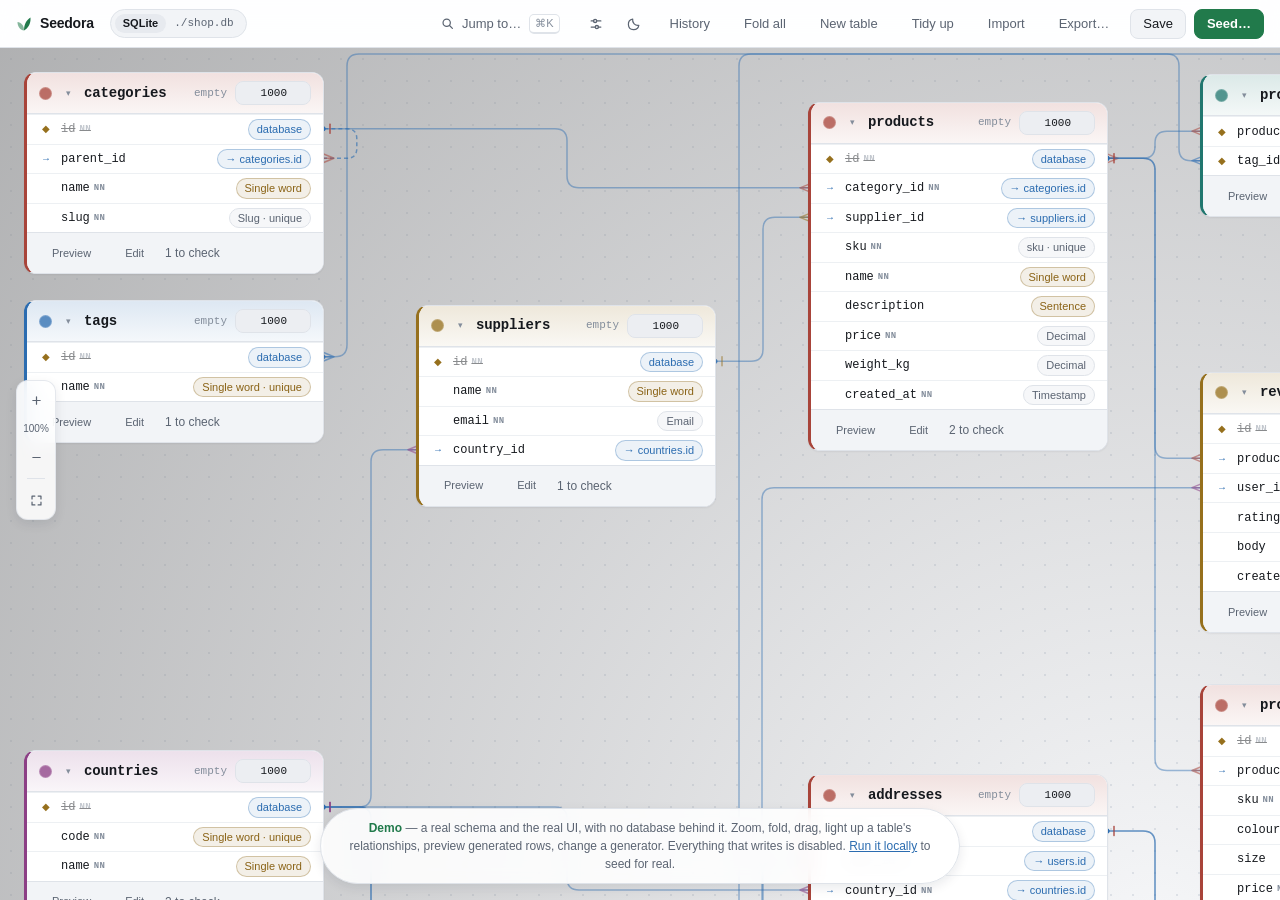
==== commit fe8a89b3: "fix(ui): recompute card positions on fold so cards stop overlapping" ====
--- a/docs/index.html
+++ b/docs/index.html
@@ -432,6 +432,9 @@
     </div>
     <p class="dialog-note" id="ask-body"></p>
     <div id="ask-alert" class="alert danger" hidden></div>
+    <!-- Choices, when the question is which of several things rather than
+         yes or no. Built by the script; empty and hidden otherwise. -->
+    <div id="ask-choices" class="ask-choices" hidden></div>
     <div class="field" id="ask-field" hidden>
       <label class="field-label" for="ask-input" id="ask-label"></label>
       <input id="ask-input" type="password" autocomplete="current-password">
--- a/docs/app.css
+++ b/docs/app.css
@@ -1886,11 +1886,68 @@
   border-radius: var(--radius-sm);
 }
 
+/* The cardinality marker is also the control that changes it, so it has to
+   take a pointer — the rest of the edge layer does not. */
+.edge-mark {
+  pointer-events: auto;
+  cursor: pointer;
+}
+
+.edge-mark:hover {
+  stroke-width: 2.5;
+  filter: brightness(1.35);
+}
+
 /* A column dragged onto another table's column draws a relationship rather
    than reordering, so the drop target is outlined whole instead of edged. */
 .col.drop-link {
   background: var(--link-soft);
   box-shadow: inset 0 0 0 1px var(--link);
+}
+
+/* A question with several answers rather than two: each choice is a row with
+   its own explanation, because the difference between one-to-many and
+   one-to-one is the explanation. */
+.ask-choices {
+  display: flex;
+  flex-direction: column;
+  gap: 8px;
+  margin: 4px 0 12px;
+}
+
+.ask-choice {
+  display: flex;
+  gap: 10px;
+  align-items: flex-start;
+  text-align: left;
+  width: 100%;
+  padding: 10px 12px;
+  border: 1px solid var(--border);
+  border-radius: var(--radius-sm);
+  background: var(--surface);
+  cursor: pointer;
+}
+
+.ask-choice:hover,
+.ask-choice.on {
+  border-color: var(--link);
+  background: var(--link-soft);
+}
+
+.ask-choice .mark {
+  font-family: var(--font-mono);
+  color: var(--link);
+  line-height: 1.4;
+}
+
+.ask-choice .body { display: flex; flex-direction: column; gap: 2px; }
+.ask-choice .name { font-weight: 600; }
+.ask-choice .hint { color: var(--muted); font-size: 12px; }
+
+/* Dropped on the card rather than on one of its columns: the child column does
+   not exist yet, and the whole table is the target. */
+.table.drop-link {
+  box-shadow: 0 0 0 2px var(--link);
 }
 
 /* ==========================================================================
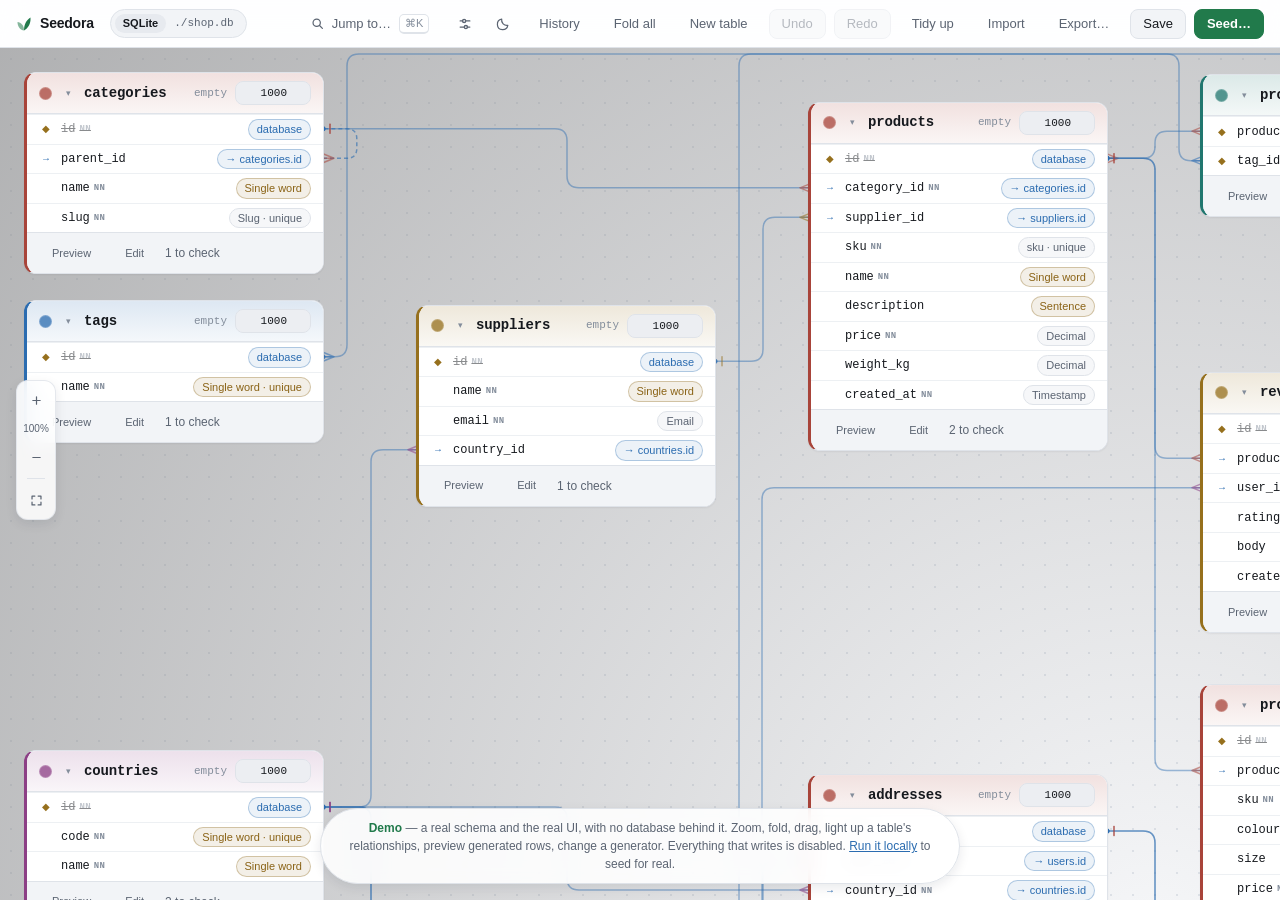
==== commit 675f1a11: "docs: undo, and the three things it deliberately does not cover Co-Authored-By: Claude Opus 5 <norep" ====
--- a/docs/index.html
+++ b/docs/index.html
@@ -61,6 +61,11 @@
             title="Sketch a new table to seed against">New table</button>
     <button id="btn-changes" class="btn btn-quiet" hidden
             title="Review the SQL these edits would run"></button>
+
+    <button id="btn-undo" class="btn btn-quiet" disabled
+            title="Nothing to undo">Undo</button>
+    <button id="btn-redo" class="btn btn-quiet hide-narrow" disabled
+            title="Nothing to redo">Redo</button>
 
     <button id="btn-reset-layout" class="btn btn-quiet hide-narrow"
             title="Lay the diagram out again from the foreign keys">Tidy up</button>
